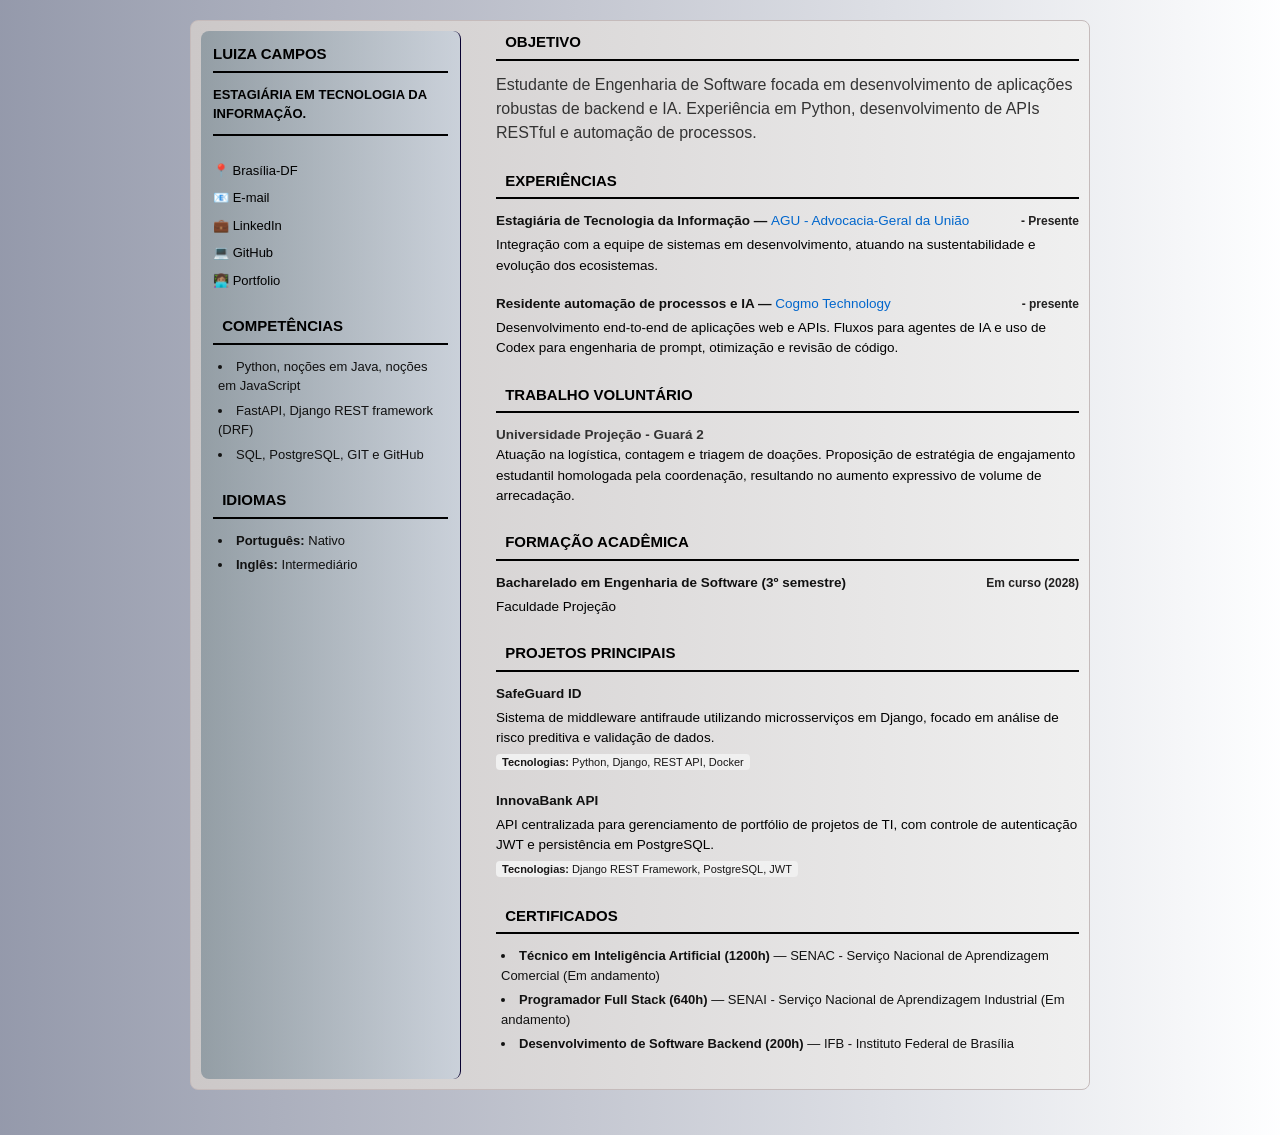
==== index.html @ 6618c1f1 "Adiciona index para GitHub Pages" ====
<!DOCTYPE html>
<html lang="pt-BR">
<head>
    <meta charset="UTF-8">
    <meta name="viewport" content="width=device-width, initial-scale=1.0">
    <title>Currículo - Luiza Campos</title>
    <link rel="stylesheet" href="style.css">
</head>
<body>
    <div class="container">
        <header class="sidebar">
            <div class="profile">
                <h3>Luiza Campos</h3>
                <h2>Estagiária em Tecnologia da Informação.</h2>
            </div>

            <section class="contact">
                <p>📍 Brasília-DF</p>
                <p>📧 <a href="mailto:luiza.campossouza.25@gmail.com" target="_blank" rel="noopener noreferrer">E-mail</a></p>
                <p>💼 <a href="https://www.linkedin.com/in/luiza-campos-731a6a248/" target="_blank" rel="noopener noreferrer">LinkedIn</a></p>
                <p>💻 <a href="https://github.com/EsterLuiza25" target="_blank" rel="noopener noreferrer">GitHub</a></p>
                <p>👩🏽‍💻 <a href="https://esterluiza25.github.io/portfolio/" target="_blank" rel="noopener noreferrer">Portfolio</a></p>
            </section>

            <section class="skills">
                <h3><i class="fa-solid fa-code"></i> Competências</h3>
                <ul>
                    
                    <li>Python, noções em Java, noções em JavaScript</li>
                    
                    <li>FastAPI, Django REST framework (DRF)</li>
                    
                    <li>SQL, PostgreSQL, GIT e GitHub</li>
                    
                </ul>

            </section>


            <section class="languages">
                <h3><i class="fa-solid fa-language"></i> Idiomas</h3>
                <ul>
                    
                    <li><strong>Português:</strong> Nativo</li>
                    
                    <li><strong>Inglês:</strong> Intermediário</li>
                    
                </ul>
            </section>

        </header>

        <main class="main-content">
            <section class="summary">
                <h3><i class="fa-solid fa-user"></i> Objetivo</h3>
                <p>Estudante de Engenharia de Software focada em desenvolvimento de aplicações robustas de backend e IA. Experiência em Python, desenvolvimento de APIs RESTful e automação de processos.</p>
            </section>

            <section class="experience">
                <h3><i class="fa-solid fa-briefcase"></i> Experiências</h3>
                
                <div class="item">
                    <div class="item-header">
                        <h4>Estagiária de Tecnologia da Informação — <span>AGU - Advocacia-Geral da União</span></h4>

                        <span class="date">- Presente</span>
                    </div>
                    <p>Integração com a equipe de sistemas em desenvolvimento, atuando na sustentabilidade e evolução dos ecosistemas.</p>
                </div>
                
                <div class="item">
                    <div class="item-header">
                        <h4>Residente automação de processos e IA — <span>Cogmo Technology</span></h4>

                        <span class="date">- presente</span>
                    </div>
                    <p>Desenvolvimento end-to-end de aplicações web e APIs. Fluxos para agentes de IA e uso de Codex para engenharia de prompt, otimização e revisão de código.</p>
                </div>
                
            </section>


            <section class="voluntary">
                <h3><i class="fa-solid fa-handshake"></i> Trabalho Voluntário</h3>
                
                <div class="item">
                    <h4>Universidade Projeção - Guará 2</h4>
                    <p>Atuação na logística, contagem e triagem de doações. Proposição de estratégia de engajamento estudantil homologada pela coordenação, resultando no aumento expressivo de volume de arrecadação.</p>
                </div>
                

            </section>

            <section class="education">
                <h3><i class="fa-solid fa-graduation-cap"></i> Formação Acadêmica</h3>
                
                <div class="item">
                    <div class="item-header">
                        <h4>Bacharelado em Engenharia de Software (3º semestre)</h4>
                        <span class="date">Em curso (2028)</span>
                    </div>
                    <p>Faculdade Projeção</p>
                </div>
                         
            </section>


            <section class="projects">
                <h3><i class="fa-solid fa-diagram-project"></i> Projetos Principais</h3>
                
                <div class="item">
                    <div class="item-header">
                        <h4>SafeGuard ID</h4>
                    </div>
                    <p>Sistema de middleware antifraude utilizando microsserviços em Django, focado em análise de risco preditiva e validação de dados.</p>
                    <small><strong>Tecnologias:</strong> Python, Django, REST API, Docker</small>
                </div>
                
                <div class="item">
                    <div class="item-header">
                        <h4>InnovaBank API</h4>
                    </div>
                    <p>API centralizada para gerenciamento de portfólio de projetos de TI, com controle de autenticação JWT e persistência em PostgreSQL.</p>
                    <small><strong>Tecnologias:</strong> Django REST Framework, PostgreSQL, JWT</small>
                </div>
                
            </section>


            <section class="certificados">
                <h3><i class="fa-solid fa-certificate"></i> Certificados</h3>
                <ul>
                    
                    <li>
                        <strong>Técnico em Inteligência Artificial (1200h)</strong> — SENAC - Serviço Nacional de Aprendizagem Comercial (Em andamento)
                    </li>
                    
                    <li>
                        <strong>Programador Full Stack (640h)</strong> — SENAI - Serviço Nacional de Aprendizagem Industrial (Em andamento)
                    </li>
                    
                    <li>
                        <strong>Desenvolvimento de Software Backend (200h)</strong> — IFB - Instituto Federal de Brasília
                    </li>
                    
                </ul>
            </section>
        </main>
    </div>
</body>
</html>
---- style.css ----
* {

    margin: 0;
    padding: 0;
    box-sizing: border-box;
    font-family: sans-serif;

}

body {

    background: linear-gradient(90deg, #3d46668c, #fdfeffaf);
    color: #333;
    padding: 20px;
    line-height: 1.5;
    margin-bottom: 25px;
    min-width: 320px;

}

p,
li,
h2,
h3,
h4,
small,
a {

    overflow-wrap: anywhere;

}

.container {

    max-width: 900px;
    width: 100%;
    margin: 0 auto;
    background: linear-gradient(90deg, #ccc8c8, #f0f0f0);
    padding: 10px;
    border: 1px solid #c5bbbb;
    border-radius: 8px;
    display: flex;
    gap: 35px;

}

.sidebar {

    flex: 0 0 30%;
    max-width: 260px;
    min-width: 0;
    border-right: 1px solid #080131;
    padding-right: 1px;
    background: linear-gradient(90deg, #6d818d98, #c3cfdda1);
    padding: 12px;
    border-radius: 8px;
}

.main-content {

    flex: 2;
    min-width: 0;

}


.profile {

    text-align: left;
    margin-bottom: 25px;
    border-bottom: 2px solid #000000;
    padding-bottom: 10px;

}


.profile h1 {

    font-size: 24px;
    color: #000000;
    
}

.profile h2 {

    font-size: 13px;
    color: #000000;
    text-transform: uppercase;
    margin-top: 5px;
    

}

section {

    margin-bottom: 25px;

}

h3 {

    font-size: 15px;
    font-weight: bold;
    text-transform: uppercase;
    color: #000000;
    padding-bottom: 5px;
    margin-bottom: 12px;
    border-bottom: 2px solid #000000;

}

h3 i {

    display: inline-block;
    margin-right: 5px;
    color: #000000;

}


.contact {

    display: flex;
    flex-direction: column;
    gap: 8px;
    font-size: 13px;
    margin-bottom: 25px;

}

.contact p {

    color: #000000;
    overflow-wrap: anywhere;

}

.contact a {

    color: #000000;
    text-decoration: none;

}

.contact i {

    width: 18px;
    color: #000000;

}

ul {

    list-style-position: inside;
    margin-left: 5px;
    font-size: 13px;
    color: #111;

}

li {

    margin-bottom: 5px;

}

.item {

    margin-bottom: 18px;
    font-size: 13.5px;

}


.item-header {

    display: flex;
    justify-content: space-between;
    align-items: baseline;
    gap: 12px;
    font-weight: bold;
    color: #111;
    margin-bottom: 4px;

}

.item-header h4 {

    min-width: 0;

}


.item h4 span {

    color: #0066cc;
    font-weight: normal;

}


.item .date {

    font-size: 12px;
    color: #222121;
    white-space: normal;

}

.item p {

    color: #000000;
    margin-bottom: 4px;

}

.item small {

    font-size: 11px;
    color: #181616;
    background: #f0f0f0;
    padding: 2px 6px;
    border-radius: 4px;

}

.flex-container {
  display: flex;
  flex-wrap: wrap;
}

.flex-item {
  background-color: #f1f1f1;
  padding: 10px;
  text-align: center;
  font-size: 30px;
  flex: 33.3%;
}

@media (max-width: 768px) {
    body {
        padding: 12px;
    }

    .container {
        flex-direction: column;
        gap: 20px;
    }

    .sidebar {
        flex: none;
        width: 100%;
        max-width: 100%;
        border-right: 0;
        border-bottom: 1px solid #080131;
    }

    .main-content {
        width: 100%;
    }

    .item-header {
        flex-direction: column;
        align-items: flex-start;
        gap: 2px;
    }
}

@media (max-width: 480px) {
    body {
        padding: 8px;
    }

    .container {
        padding: 8px;
    }

    h3 {
        font-size: 14px;
    }

    .profile h2,
    .contact,
    ul,
    .item {
        font-size: 12.5px;
    }

    .flex-item {
        flex: 100%;
    }
}
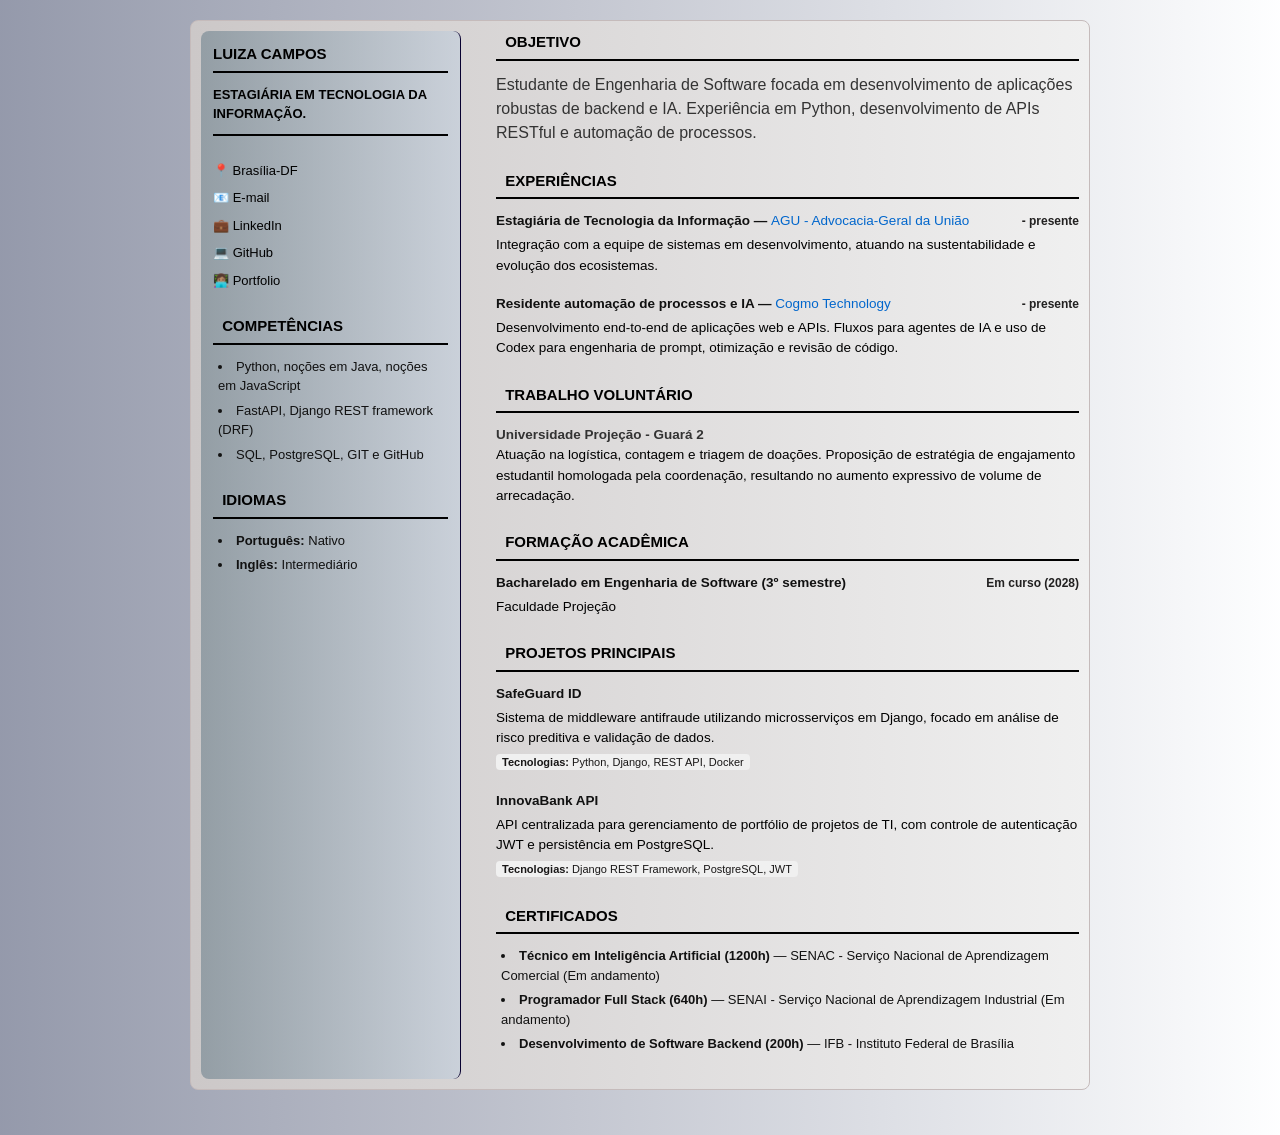
==== commit acedbaf2: "Correção de escrita" ====
--- a/index.html
+++ b/index.html
@@ -63,7 +63,7 @@
                     <div class="item-header">
                         <h4>Estagiária de Tecnologia da Informação — <span>AGU - Advocacia-Geral da União</span></h4>
 
-                        <span class="date">- Presente</span>
+                        <span class="date">- presente</span>
                     </div>
                     <p>Integração com a equipe de sistemas em desenvolvimento, atuando na sustentabilidade e evolução dos ecosistemas.</p>
                 </div>
@@ -148,4 +148,4 @@
         </main>
     </div>
 </body>
-</html>+</html>
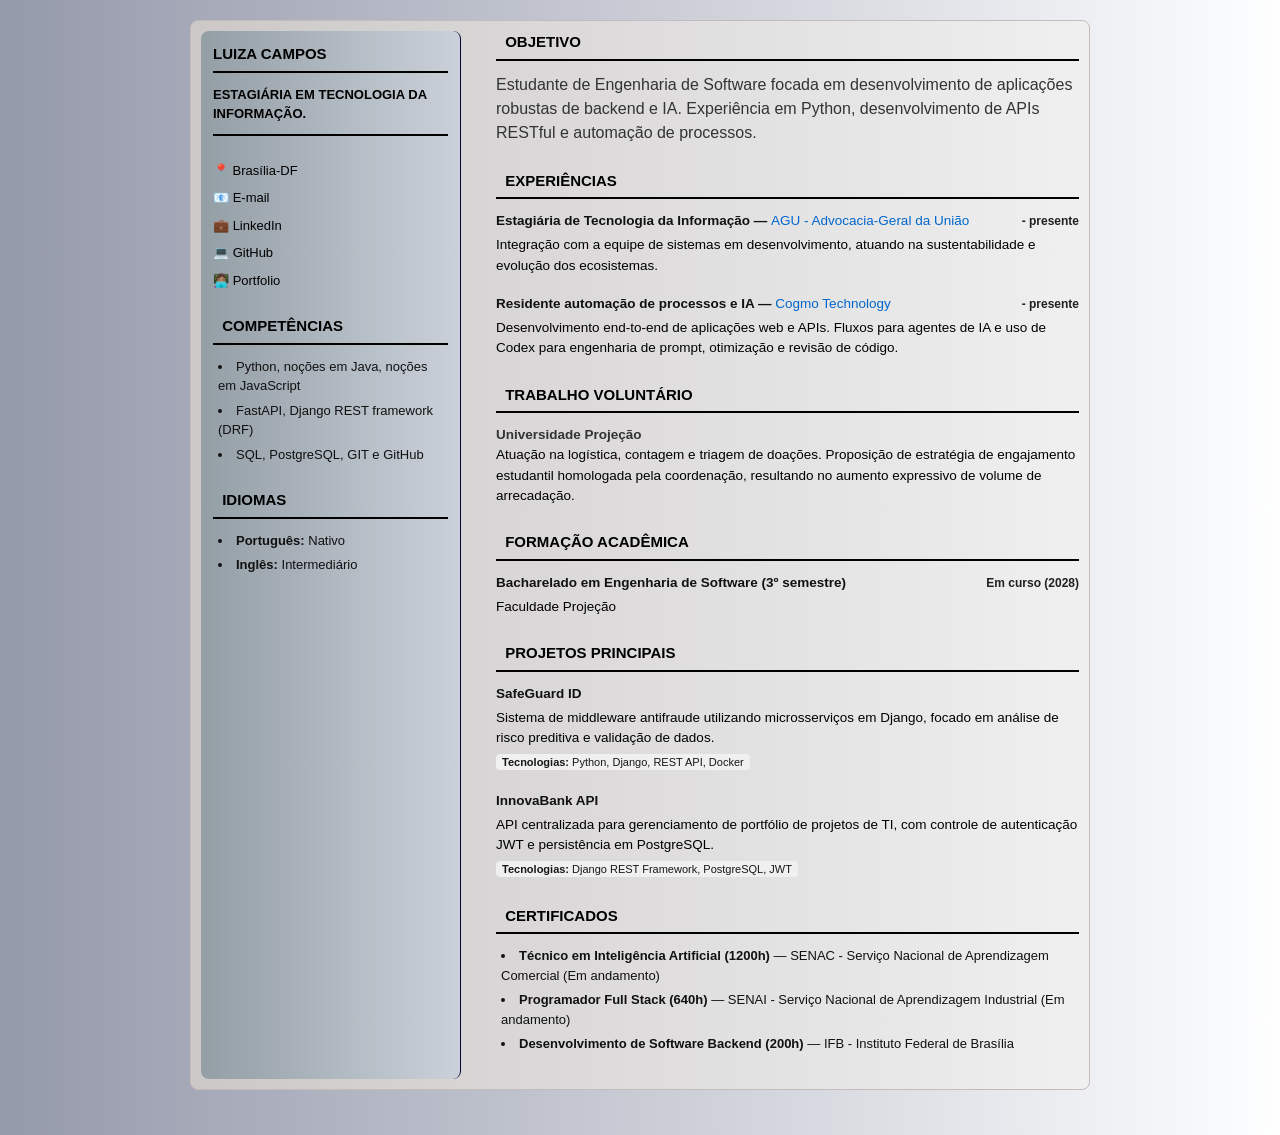
==== commit 808761dd: "Atualizando index" ====
--- a/index.html
+++ b/index.html
@@ -84,7 +84,7 @@
                 <h3><i class="fa-solid fa-handshake"></i> Trabalho Voluntário</h3>
                 
                 <div class="item">
-                    <h4>Universidade Projeção - Guará 2</h4>
+                    <h4>Universidade Projeção</h4>
                     <p>Atuação na logística, contagem e triagem de doações. Proposição de estratégia de engajamento estudantil homologada pela coordenação, resultando no aumento expressivo de volume de arrecadação.</p>
                 </div>
                 
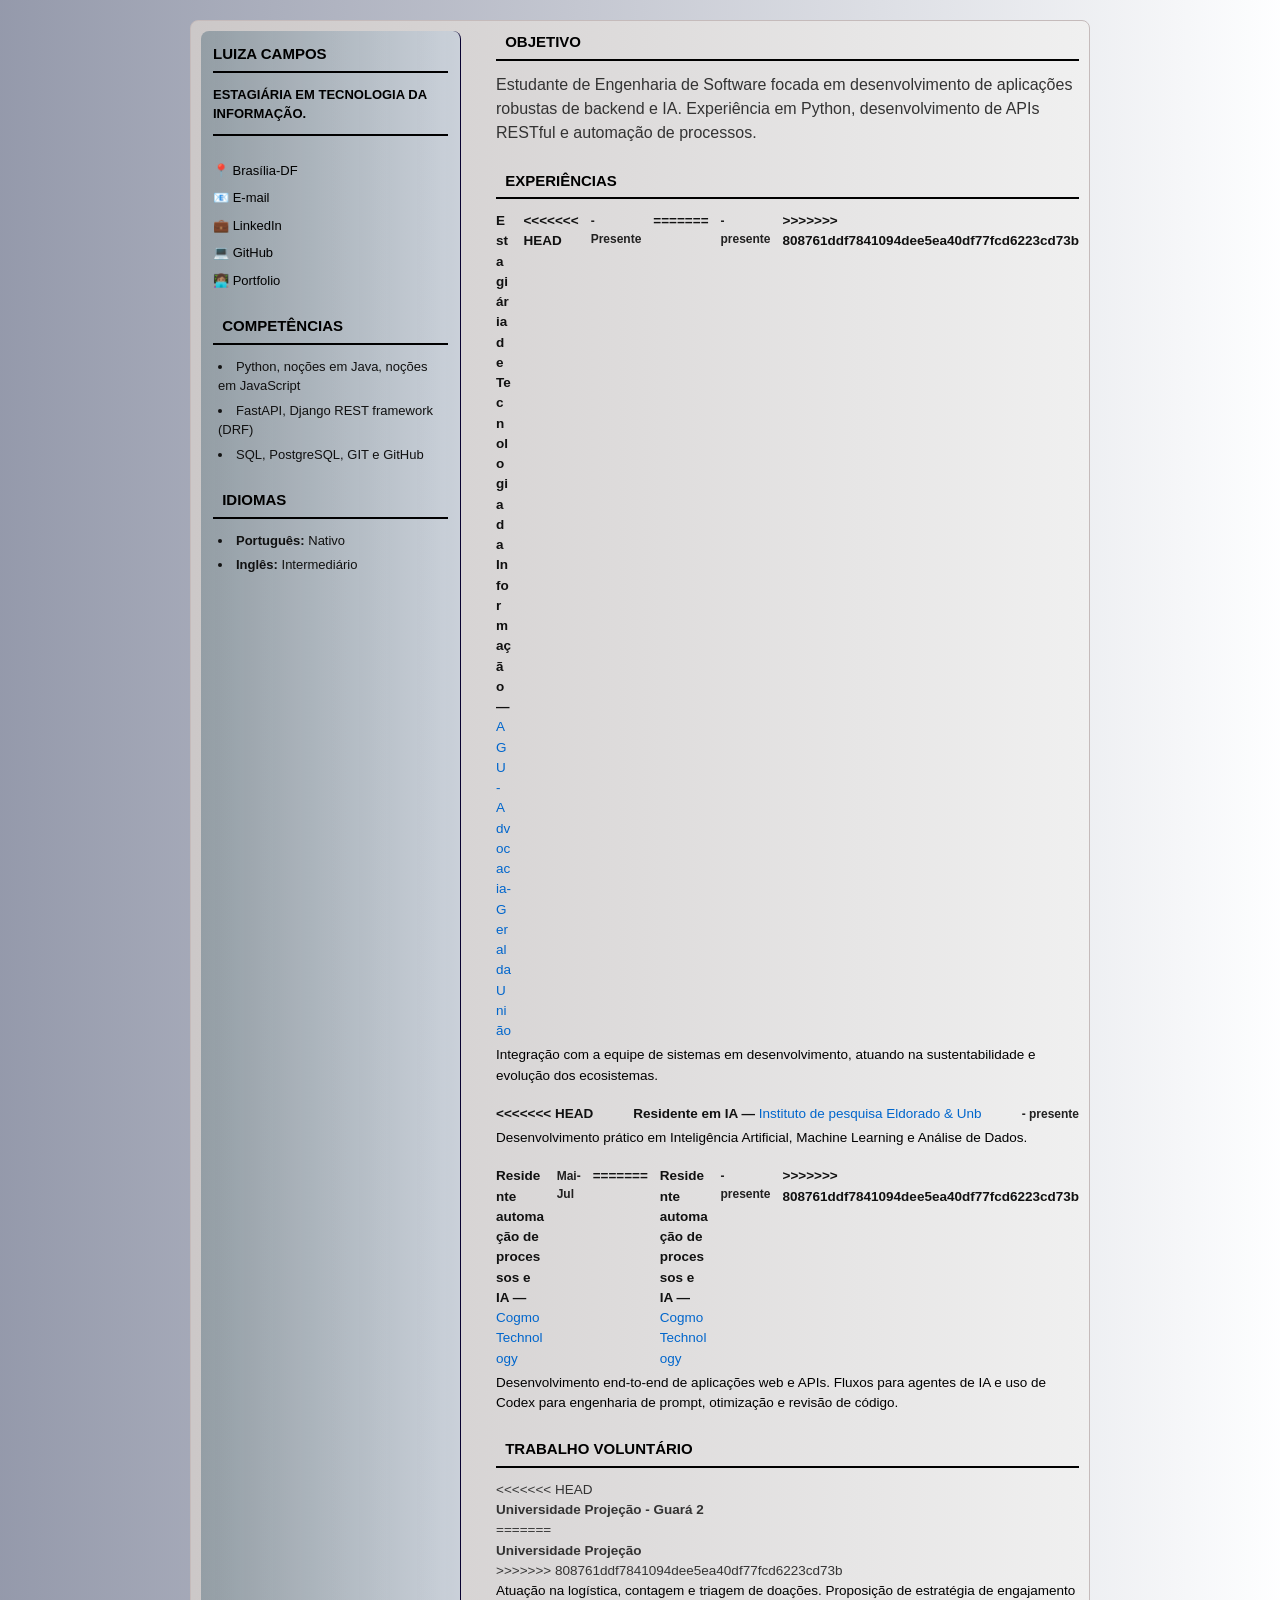
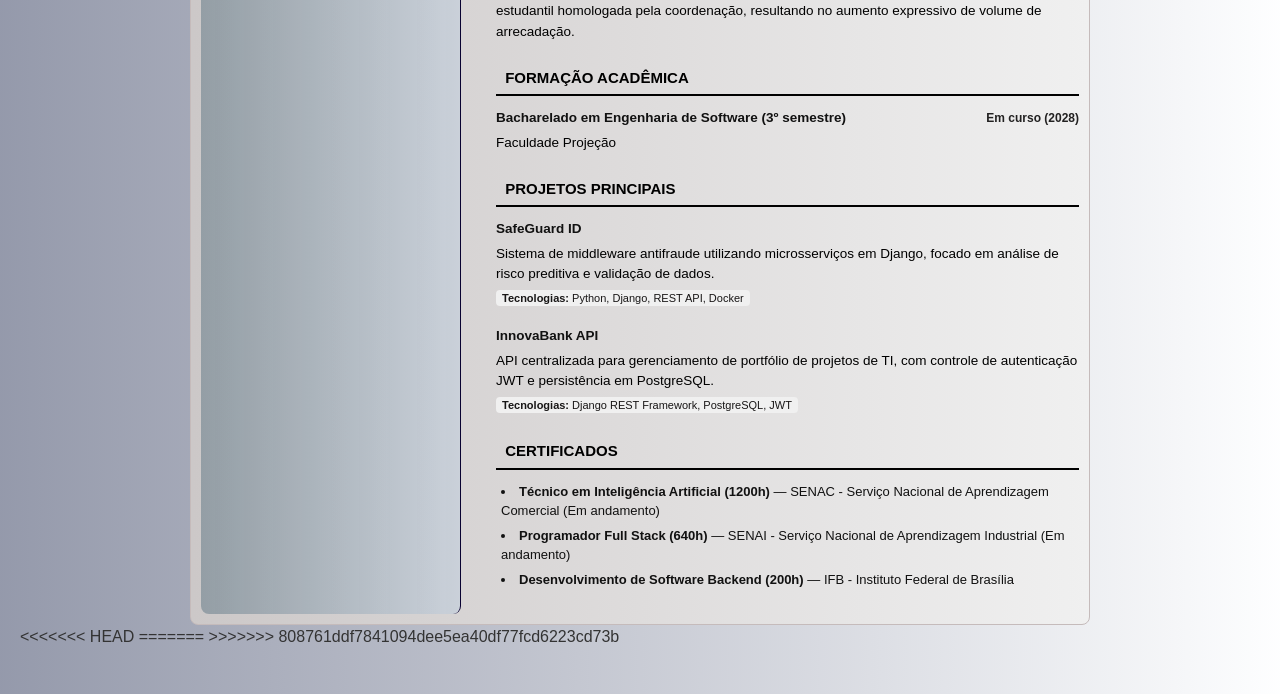
==== commit caa2d485: "Atualizando experiência" ====
--- a/index.html
+++ b/index.html
@@ -63,16 +63,35 @@
                     <div class="item-header">
                         <h4>Estagiária de Tecnologia da Informação — <span>AGU - Advocacia-Geral da União</span></h4>
 
+<<<<<<< HEAD
+                        <span class="date">- Presente</span>
+=======
                         <span class="date">- presente</span>
+>>>>>>> 808761ddf7841094dee5ea40df77fcd6223cd73b
                     </div>
                     <p>Integração com a equipe de sistemas em desenvolvimento, atuando na sustentabilidade e evolução dos ecosistemas.</p>
                 </div>
                 
                 <div class="item">
                     <div class="item-header">
+<<<<<<< HEAD
+                        <h4>Residente em IA — <span>Instituto de pesquisa Eldorado & Unb</span></h4>
+
+                        <span class="date">- presente</span>
+                    </div>
+                    <p>Desenvolvimento prático em  Inteligência Artificial, Machine Learning e Análise de Dados.</p>
+                </div>
+                
+                <div class="item">
+                    <div class="item-header">
+                        <h4>Residente automação de processos e IA — <span>Cogmo Technology</span></h4>
+
+                        <span class="date">Mai-Jul</span>
+=======
                         <h4>Residente automação de processos e IA — <span>Cogmo Technology</span></h4>
 
                         <span class="date">- presente</span>
+>>>>>>> 808761ddf7841094dee5ea40df77fcd6223cd73b
                     </div>
                     <p>Desenvolvimento end-to-end de aplicações web e APIs. Fluxos para agentes de IA e uso de Codex para engenharia de prompt, otimização e revisão de código.</p>
                 </div>
@@ -84,7 +103,11 @@
                 <h3><i class="fa-solid fa-handshake"></i> Trabalho Voluntário</h3>
                 
                 <div class="item">
+<<<<<<< HEAD
+                    <h4>Universidade Projeção - Guará 2</h4>
+=======
                     <h4>Universidade Projeção</h4>
+>>>>>>> 808761ddf7841094dee5ea40df77fcd6223cd73b
                     <p>Atuação na logística, contagem e triagem de doações. Proposição de estratégia de engajamento estudantil homologada pela coordenação, resultando no aumento expressivo de volume de arrecadação.</p>
                 </div>
                 
@@ -148,4 +171,8 @@
         </main>
     </div>
 </body>
+<<<<<<< HEAD
 </html>
+=======
+</html>
+>>>>>>> 808761ddf7841094dee5ea40df77fcd6223cd73b
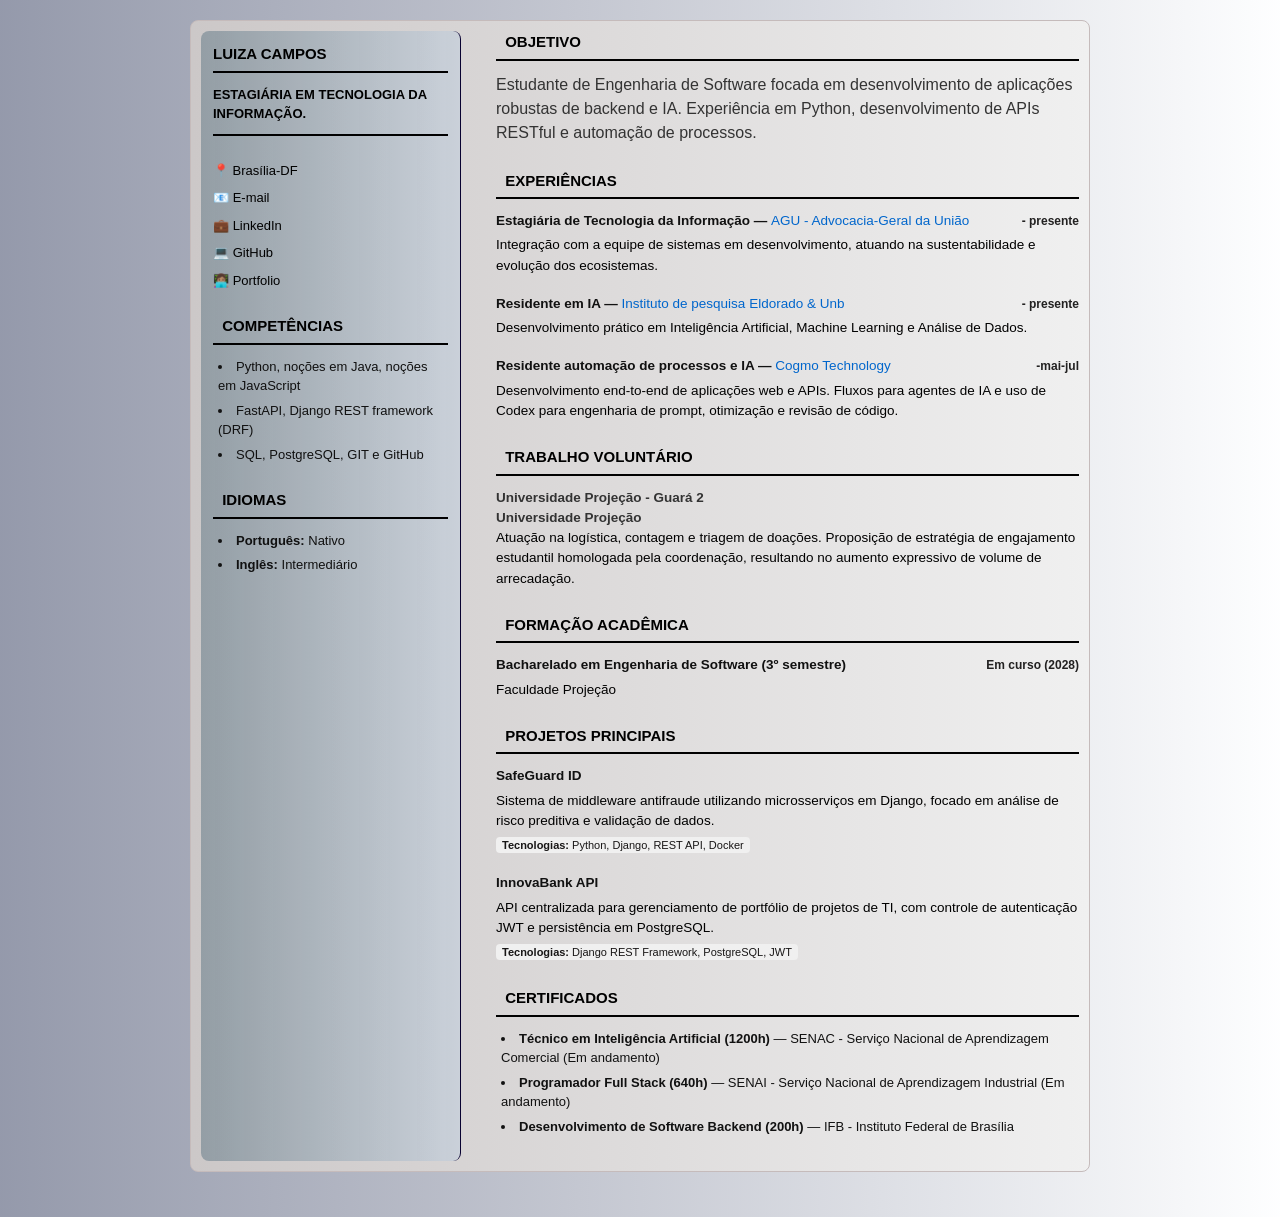
==== commit 1736bc14: "Correção de conflito" ====
--- a/index.html
+++ b/index.html
@@ -62,19 +62,13 @@
                 <div class="item">
                     <div class="item-header">
                         <h4>Estagiária de Tecnologia da Informação — <span>AGU - Advocacia-Geral da União</span></h4>
-
-<<<<<<< HEAD
-                        <span class="date">- Presente</span>
-=======
                         <span class="date">- presente</span>
->>>>>>> 808761ddf7841094dee5ea40df77fcd6223cd73b
                     </div>
                     <p>Integração com a equipe de sistemas em desenvolvimento, atuando na sustentabilidade e evolução dos ecosistemas.</p>
                 </div>
                 
                 <div class="item">
                     <div class="item-header">
-<<<<<<< HEAD
                         <h4>Residente em IA — <span>Instituto de pesquisa Eldorado & Unb</span></h4>
 
                         <span class="date">- presente</span>
@@ -86,12 +80,7 @@
                     <div class="item-header">
                         <h4>Residente automação de processos e IA — <span>Cogmo Technology</span></h4>
 
-                        <span class="date">Mai-Jul</span>
-=======
-                        <h4>Residente automação de processos e IA — <span>Cogmo Technology</span></h4>
-
-                        <span class="date">- presente</span>
->>>>>>> 808761ddf7841094dee5ea40df77fcd6223cd73b
+                        <span class="date">-mai-jul</span>
                     </div>
                     <p>Desenvolvimento end-to-end de aplicações web e APIs. Fluxos para agentes de IA e uso de Codex para engenharia de prompt, otimização e revisão de código.</p>
                 </div>
@@ -103,11 +92,8 @@
                 <h3><i class="fa-solid fa-handshake"></i> Trabalho Voluntário</h3>
                 
                 <div class="item">
-<<<<<<< HEAD
                     <h4>Universidade Projeção - Guará 2</h4>
-=======
                     <h4>Universidade Projeção</h4>
->>>>>>> 808761ddf7841094dee5ea40df77fcd6223cd73b
                     <p>Atuação na logística, contagem e triagem de doações. Proposição de estratégia de engajamento estudantil homologada pela coordenação, resultando no aumento expressivo de volume de arrecadação.</p>
                 </div>
                 
@@ -171,8 +157,5 @@
         </main>
     </div>
 </body>
-<<<<<<< HEAD
+
 </html>
-=======
-</html>
->>>>>>> 808761ddf7841094dee5ea40df77fcd6223cd73b
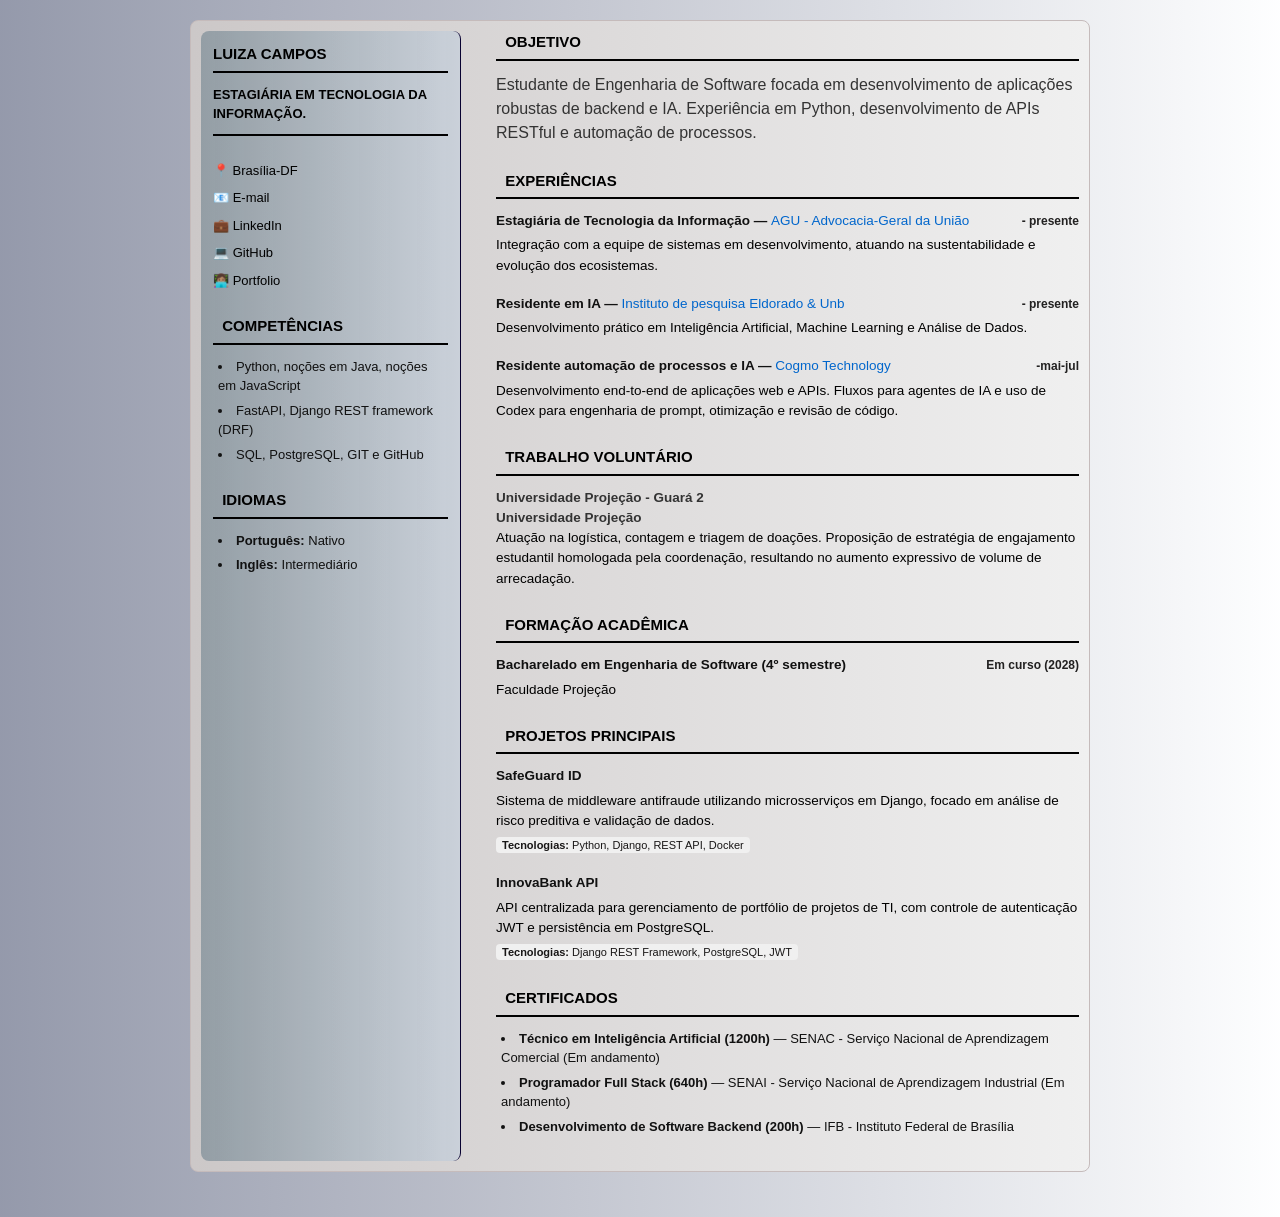
==== commit 5a0ca7f4: "Correção do Index" ====
--- a/index.html
+++ b/index.html
@@ -105,7 +105,7 @@
                 
                 <div class="item">
                     <div class="item-header">
-                        <h4>Bacharelado em Engenharia de Software (3º semestre)</h4>
+                        <h4>Bacharelado em Engenharia de Software (4º semestre)</h4>
                         <span class="date">Em curso (2028)</span>
                     </div>
                     <p>Faculdade Projeção</p>
